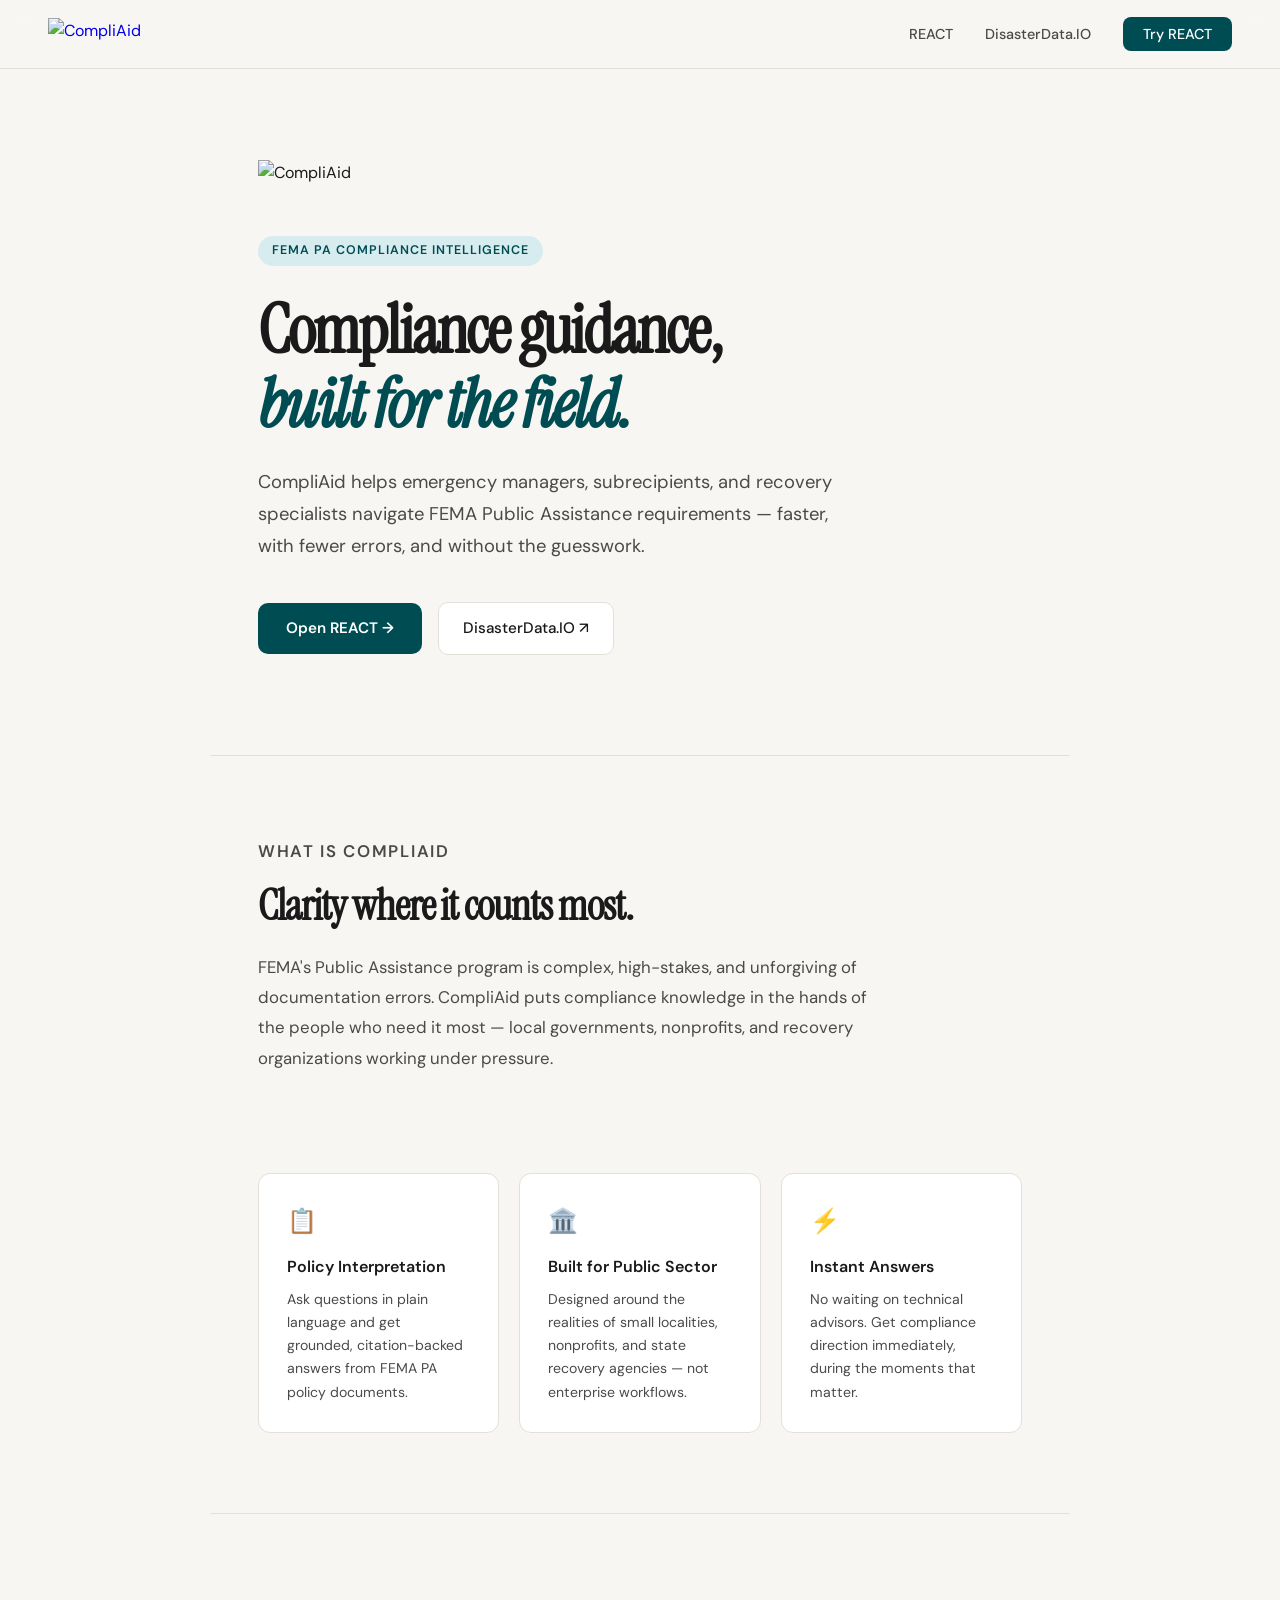
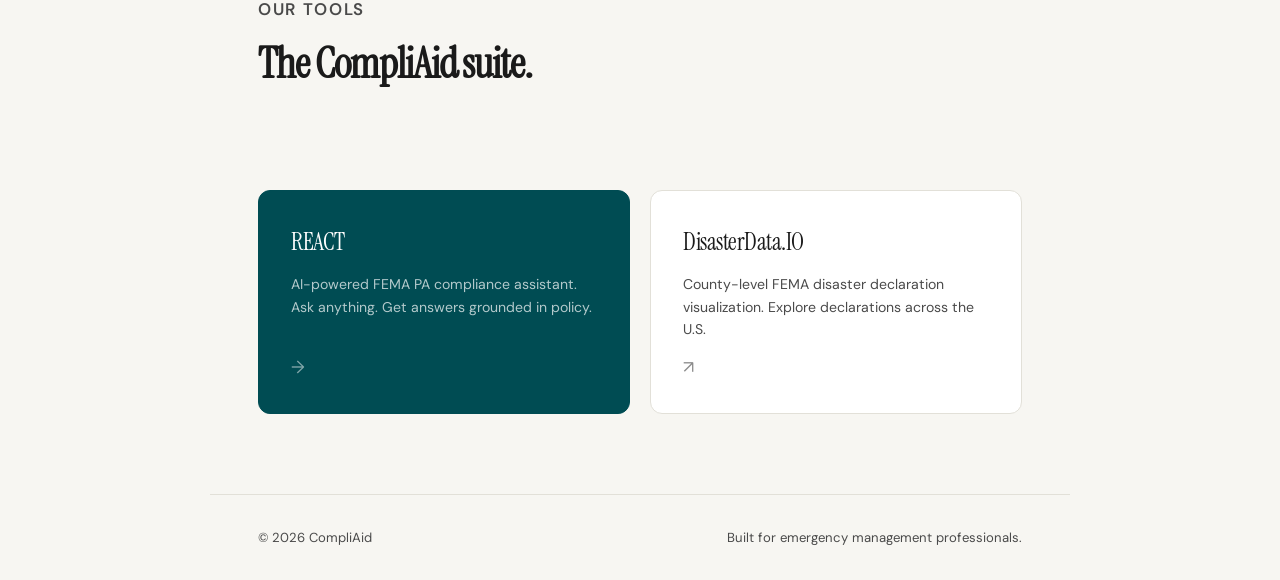
==== index.html @ 12b05942 "Add files via upload" ====
<!DOCTYPE html>
<html lang="en">
<head>
  <meta charset="UTF-8" />
  <meta name="viewport" content="width=device-width, initial-scale=1.0" />
  <title>CompliAid – FEMA PA Compliance Intelligence</title>
  <link rel="preconnect" href="https://fonts.googleapis.com" />
  <link href="https://fonts.googleapis.com/css2?family=Instrument+Serif:ital@0;1&family=DM+Sans:wght@300;400;500;600&display=swap" rel="stylesheet" />
  <style>
    *, *::before, *::after { box-sizing: border-box; margin: 0; padding: 0; }

    :root {
      --bg: #f7f6f2;
      --ink: #1a1a1a;
      --ink-muted: #4A4A4A;
      --accent: #004c53;
      --accent-light: #d6ecee;
      --border: #e2e0d8;
      --card: #ffffff;
      --radius: 12px;
    }

    html { scroll-behavior: smooth; }

    body {
      background: var(--bg);
      color: var(--ink);
      font-family: 'DM Sans', sans-serif;
      font-weight: 400;
      line-height: 1.6;
      min-height: 100vh;
    }

    /* NAV */
    nav {
      position: fixed;
      top: 0; left: 0; right: 0;
      z-index: 100;
      display: flex;
      align-items: center;
      justify-content: space-between;
      padding: 18px 48px;
      background: rgba(247,246,242,0.88);
      backdrop-filter: blur(12px);
      border-bottom: 1px solid var(--border);
    }

    .nav-logo {
      display: flex;
      align-items: center;
      text-decoration: none;
    }

    .nav-logo svg { flex-shrink: 0; }

    .nav-links {
      display: flex;
      gap: 32px;
      list-style: none;
    }

    .nav-links a {
      text-decoration: none;
      color: var(--ink-muted);
      font-size: 0.9rem;
      font-weight: 500;
      transition: color 0.2s;
    }

    .nav-links a:hover { color: var(--ink); }

    .nav-cta {
      background: var(--accent);
      color: #fff !important;
      padding: 8px 20px;
      border-radius: 8px;
      transition: opacity 0.2s !important;
    }

    .nav-cta:hover { opacity: 0.88; }

    /* HERO */
    .hero {
      padding: 160px 48px 100px;
      max-width: 860px;
      margin: 0 auto;
    }

    .hero-tag {
      display: inline-block;
      background: var(--accent-light);
      color: var(--accent);
      font-size: 0.78rem;
      font-weight: 600;
      letter-spacing: 0.08em;
      text-transform: uppercase;
      padding: 5px 14px;
      border-radius: 100px;
      margin-bottom: 28px;
    }

    .hero h1 {
      font-family: 'Instrument Serif', serif;
      font-size: clamp(2.6rem, 6vw, 4.2rem);
      line-height: 1.1;
      letter-spacing: -0.03em;
      color: var(--ink);
      margin-bottom: 24px;
    }

    .hero h1 em {
      font-style: italic;
      color: var(--accent);
    }

    .hero p {
      font-size: 1.15rem;
      color: var(--ink-muted);
      max-width: 580px;
      margin-bottom: 40px;
      line-height: 1.75;
    }

    .hero-actions {
      display: flex;
      gap: 16px;
      flex-wrap: wrap;
      align-items: center;
    }

    .btn-primary {
      background: var(--accent);
      color: #fff;
      padding: 13px 28px;
      border-radius: 10px;
      text-decoration: none;
      font-weight: 600;
      font-size: 0.95rem;
      transition: opacity 0.2s, transform 0.15s;
    }

    .btn-primary:hover { opacity: 0.88; transform: translateY(-1px); }

    .btn-secondary {
      color: var(--ink);
      padding: 13px 24px;
      border-radius: 10px;
      text-decoration: none;
      font-weight: 500;
      font-size: 0.95rem;
      border: 1.5px solid var(--border);
      transition: border-color 0.2s, transform 0.15s;
      background: var(--card);
    }

    .btn-secondary:hover { border-color: var(--ink-muted); transform: translateY(-1px); }

    /* DIVIDER */
    .divider {
      max-width: 860px;
      margin: 0 auto;
      padding: 0 48px;
      border-top: 1px solid var(--border);
    }

    /* WHAT IS COMPLIAID */
    .section {
      max-width: 860px;
      margin: 0 auto;
      padding: 80px 48px;
    }

    .section-label {
      font-size: 0.75rem;
      font-weight: 600;
      letter-spacing: 0.1em;
      text-transform: uppercase;
      color: var(--ink-muted);
      margin-bottom: 16px;
    }

    .section h2 {
      font-family: 'Instrument Serif', serif;
      font-size: clamp(1.8rem, 4vw, 2.6rem);
      letter-spacing: -0.025em;
      line-height: 1.2;
      margin-bottom: 20px;
    }

    .section p {
      color: var(--ink-muted);
      font-size: 1.05rem;
      line-height: 1.8;
      max-width: 620px;
    }

    /* FEATURES */
    .features {
      max-width: 860px;
      margin: 0 auto;
      padding: 20px 48px 80px;
      display: grid;
      grid-template-columns: repeat(auto-fit, minmax(240px, 1fr));
      gap: 20px;
    }

    .feature-card {
      background: var(--card);
      border: 1px solid var(--border);
      border-radius: var(--radius);
      padding: 28px;
      transition: box-shadow 0.2s, transform 0.2s;
    }

    .feature-card:hover {
      box-shadow: 0 8px 32px rgba(0,0,0,0.07);
      transform: translateY(-2px);
    }

    .feature-icon {
      font-size: 1.5rem;
      margin-bottom: 14px;
    }

    .feature-card h3 {
      font-size: 1rem;
      font-weight: 600;
      margin-bottom: 8px;
    }

    .feature-card p {
      font-size: 0.88rem;
      color: var(--ink-muted);
      line-height: 1.65;
    }

    /* PRODUCTS */
    .products {
      max-width: 860px;
      margin: 0 auto;
      padding: 0 48px 80px;
      display: grid;
      grid-template-columns: 1fr 1fr;
      gap: 20px;
    }

    @media (max-width: 640px) {
      .products { grid-template-columns: 1fr; }
    }

    .product-card {
      background: var(--card);
      border: 1px solid var(--border);
      border-radius: var(--radius);
      padding: 32px;
      text-decoration: none;
      color: var(--ink);
      transition: box-shadow 0.2s, transform 0.2s;
      display: flex;
      flex-direction: column;
      gap: 12px;
    }

    .product-card:hover {
      box-shadow: 0 8px 32px rgba(0,0,0,0.08);
      transform: translateY(-2px);
    }

    .product-card.accent {
      background: var(--accent);
      border-color: var(--accent);
      color: #fff;
    }

    .product-card.accent .product-sub { color: rgba(255,255,255,0.7); }

    .product-name {
      font-family: 'Instrument Serif', serif;
      font-size: 1.5rem;
      letter-spacing: -0.02em;
    }

    .product-sub {
      font-size: 0.88rem;
      color: var(--ink-muted);
      line-height: 1.6;
    }

    .product-arrow {
      margin-top: auto;
      font-size: 1.1rem;
      opacity: 0.5;
    }

    /* FOOTER */
    footer {
      border-top: 1px solid var(--border);
      padding: 32px 48px;
      max-width: 860px;
      margin: 0 auto;
      display: flex;
      justify-content: space-between;
      align-items: center;
      font-size: 0.82rem;
      color: var(--ink-muted);
      flex-wrap: wrap;
      gap: 12px;
    }

    footer a { color: var(--ink-muted); text-decoration: none; }
    footer a:hover { color: var(--ink); }

    /* ANIMATIONS */
    @keyframes fadeUp {
      from { opacity: 0; transform: translateY(20px); }
      to { opacity: 1; transform: translateY(0); }
    }

    .hero-tag, .hero h1, .hero p, .hero-actions {
      animation: fadeUp 0.6s ease both;
    }
    .hero-tag { animation-delay: 0.05s; }
    .hero h1 { animation-delay: 0.15s; }
    .hero p { animation-delay: 0.25s; }
    .hero-actions { animation-delay: 0.35s; }

    @media (max-width: 680px) {
      nav { padding: 16px 24px; }
      .hero, .section, .divider, .features, .products, footer {
        padding-left: 24px;
        padding-right: 24px;
      }
      .hero { padding-top: 120px; }
    }
  </style>
</head>
<body>

  <nav>
    <a href="index.html" class="nav-logo">
      <img src="CompliAid.png" alt="CompliAid" style="height: 32px; width: auto;" />
    </a>
    <ul class="nav-links">
      <li><a href="react.html">REACT</a></li>
      <li><a href="https://disasterdata.io" target="_blank">DisasterData.IO</a></li>
      <li><a href="react.html" class="nav-cta">Try REACT</a></li>
    </ul>
  </nav>

  <section class="hero">
    <img src="CompliAid.png" alt="CompliAid" style="height: 48px; width: auto; margin-bottom: 28px; display: block;" />
    <span class="hero-tag">FEMA PA Compliance Intelligence</span>
    <h1>Compliance guidance,<br /><em>built for the field.</em></h1>
    <p>CompliAid helps emergency managers, subrecipients, and recovery specialists navigate FEMA Public Assistance requirements — faster, with fewer errors, and without the guesswork.</p>
    <div class="hero-actions">
      <a href="react.html" class="btn-primary">Open REACT →</a>
      <a href="https://disasterdata.io" target="_blank" class="btn-secondary">DisasterData.IO ↗</a>
    </div>
  </section>

  <div class="divider"></div>

  <section class="section">
    <p class="section-label">What is CompliAid</p>
    <h2>Clarity where it counts most.</h2>
    <p>FEMA's Public Assistance program is complex, high-stakes, and unforgiving of documentation errors. CompliAid puts compliance knowledge in the hands of the people who need it most — local governments, nonprofits, and recovery organizations working under pressure.</p>
  </section>

  <div class="features">
    <div class="feature-card">
      <div class="feature-icon">📋</div>
      <h3>Policy Interpretation</h3>
      <p>Ask questions in plain language and get grounded, citation-backed answers from FEMA PA policy documents.</p>
    </div>
    <div class="feature-card">
      <div class="feature-icon">🏛️</div>
      <h3>Built for Public Sector</h3>
      <p>Designed around the realities of small localities, nonprofits, and state recovery agencies — not enterprise workflows.</p>
    </div>
    <div class="feature-card">
      <div class="feature-icon">⚡</div>
      <h3>Instant Answers</h3>
      <p>No waiting on technical advisors. Get compliance direction immediately, during the moments that matter.</p>
    </div>
  </div>

  <div class="divider"></div>

  <section class="section">
    <p class="section-label">Our Tools</p>
    <h2>The CompliAid suite.</h2>
  </section>

  <div class="products">
    <a href="react.html" class="product-card accent">
      <div class="product-name">REACT</div>
      <div class="product-sub">AI-powered FEMA PA compliance assistant. Ask anything. Get answers grounded in policy.</div>
      <div class="product-arrow">→</div>
    </a>
    <a href="https://disasterdata.io" target="_blank" class="product-card">
      <div class="product-name">DisasterData.IO</div>
      <div class="product-sub">County-level FEMA disaster declaration visualization. Explore declarations across the U.S.</div>
      <div class="product-arrow">↗</div>
    </a>
  </div>

  <footer>
    <span>© 2026 CompliAid</span>
    <span>Built for emergency management professionals.</span>
  </footer>

</body>
</html>
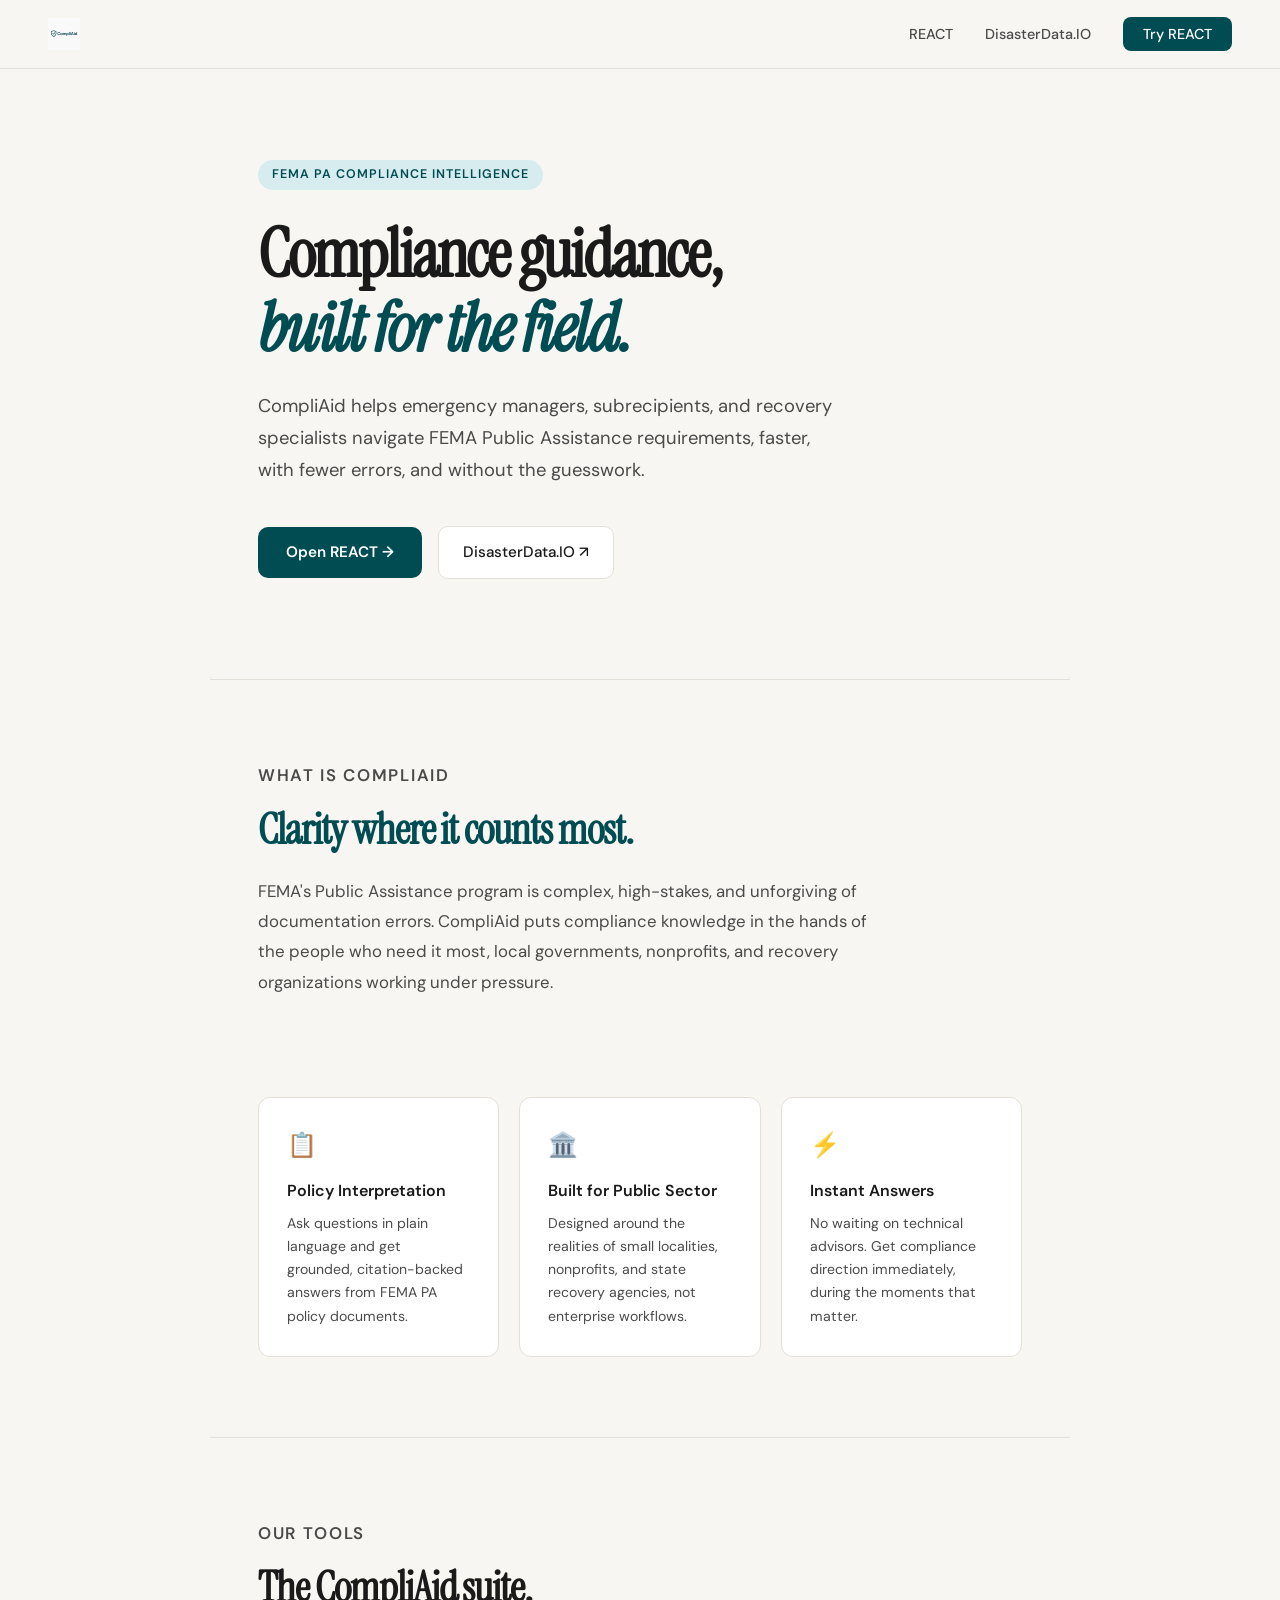
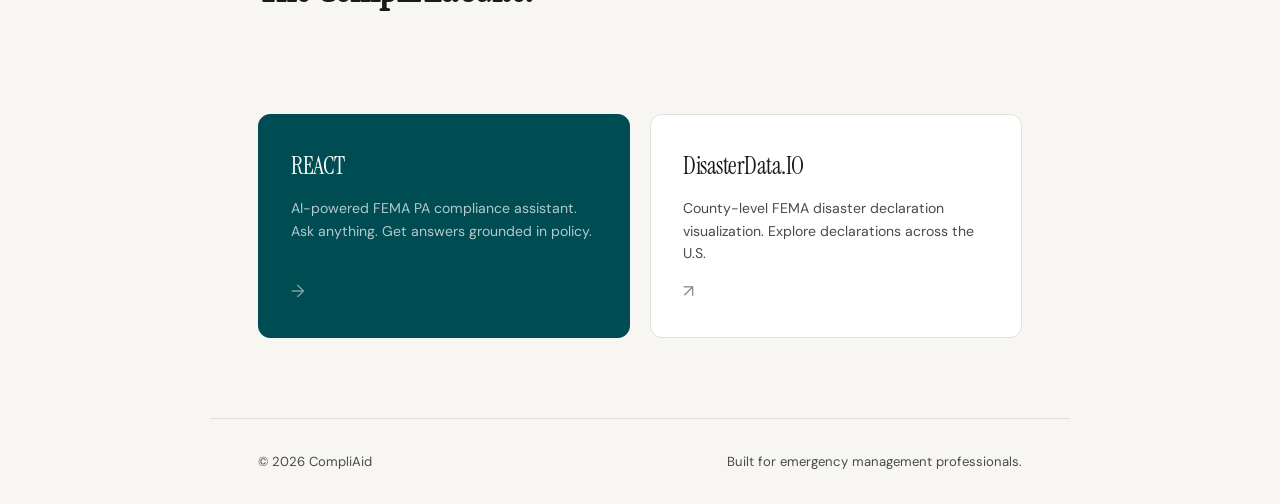
==== commit 47fd9416: "Add files via upload" ====
--- a/index.html
+++ b/index.html
@@ -3,7 +3,7 @@
 <head>
   <meta charset="UTF-8" />
   <meta name="viewport" content="width=device-width, initial-scale=1.0" />
-  <title>CompliAid – FEMA PA Compliance Intelligence</title>
+  <title>CompliAid, FEMA PA Compliance Intelligence</title>
   <link rel="preconnect" href="https://fonts.googleapis.com" />
   <link href="https://fonts.googleapis.com/css2?family=Instrument+Serif:ital@0;1&family=DM+Sans:wght@300;400;500;600&display=swap" rel="stylesheet" />
   <style>
@@ -348,10 +348,9 @@
   </nav>
 
   <section class="hero">
-    <img src="CompliAid.png" alt="CompliAid" style="height: 48px; width: auto; margin-bottom: 28px; display: block;" />
     <span class="hero-tag">FEMA PA Compliance Intelligence</span>
     <h1>Compliance guidance,<br /><em>built for the field.</em></h1>
-    <p>CompliAid helps emergency managers, subrecipients, and recovery specialists navigate FEMA Public Assistance requirements — faster, with fewer errors, and without the guesswork.</p>
+    <p>CompliAid helps emergency managers, subrecipients, and recovery specialists navigate FEMA Public Assistance requirements, faster, with fewer errors, and without the guesswork.</p>
     <div class="hero-actions">
       <a href="react.html" class="btn-primary">Open REACT →</a>
       <a href="https://disasterdata.io" target="_blank" class="btn-secondary">DisasterData.IO ↗</a>
@@ -362,8 +361,8 @@
 
   <section class="section">
     <p class="section-label">What is CompliAid</p>
-    <h2>Clarity where it counts most.</h2>
-    <p>FEMA's Public Assistance program is complex, high-stakes, and unforgiving of documentation errors. CompliAid puts compliance knowledge in the hands of the people who need it most — local governments, nonprofits, and recovery organizations working under pressure.</p>
+    <h2 style="color: var(--accent);">Clarity where it counts most.</h2>
+    <p>FEMA's Public Assistance program is complex, high-stakes, and unforgiving of documentation errors. CompliAid puts compliance knowledge in the hands of the people who need it most, local governments, nonprofits, and recovery organizations working under pressure.</p>
   </section>
 
   <div class="features">
@@ -375,7 +374,7 @@
     <div class="feature-card">
       <div class="feature-icon">🏛️</div>
       <h3>Built for Public Sector</h3>
-      <p>Designed around the realities of small localities, nonprofits, and state recovery agencies — not enterprise workflows.</p>
+      <p>Designed around the realities of small localities, nonprofits, and state recovery agencies, not enterprise workflows.</p>
     </div>
     <div class="feature-card">
       <div class="feature-icon">⚡</div>
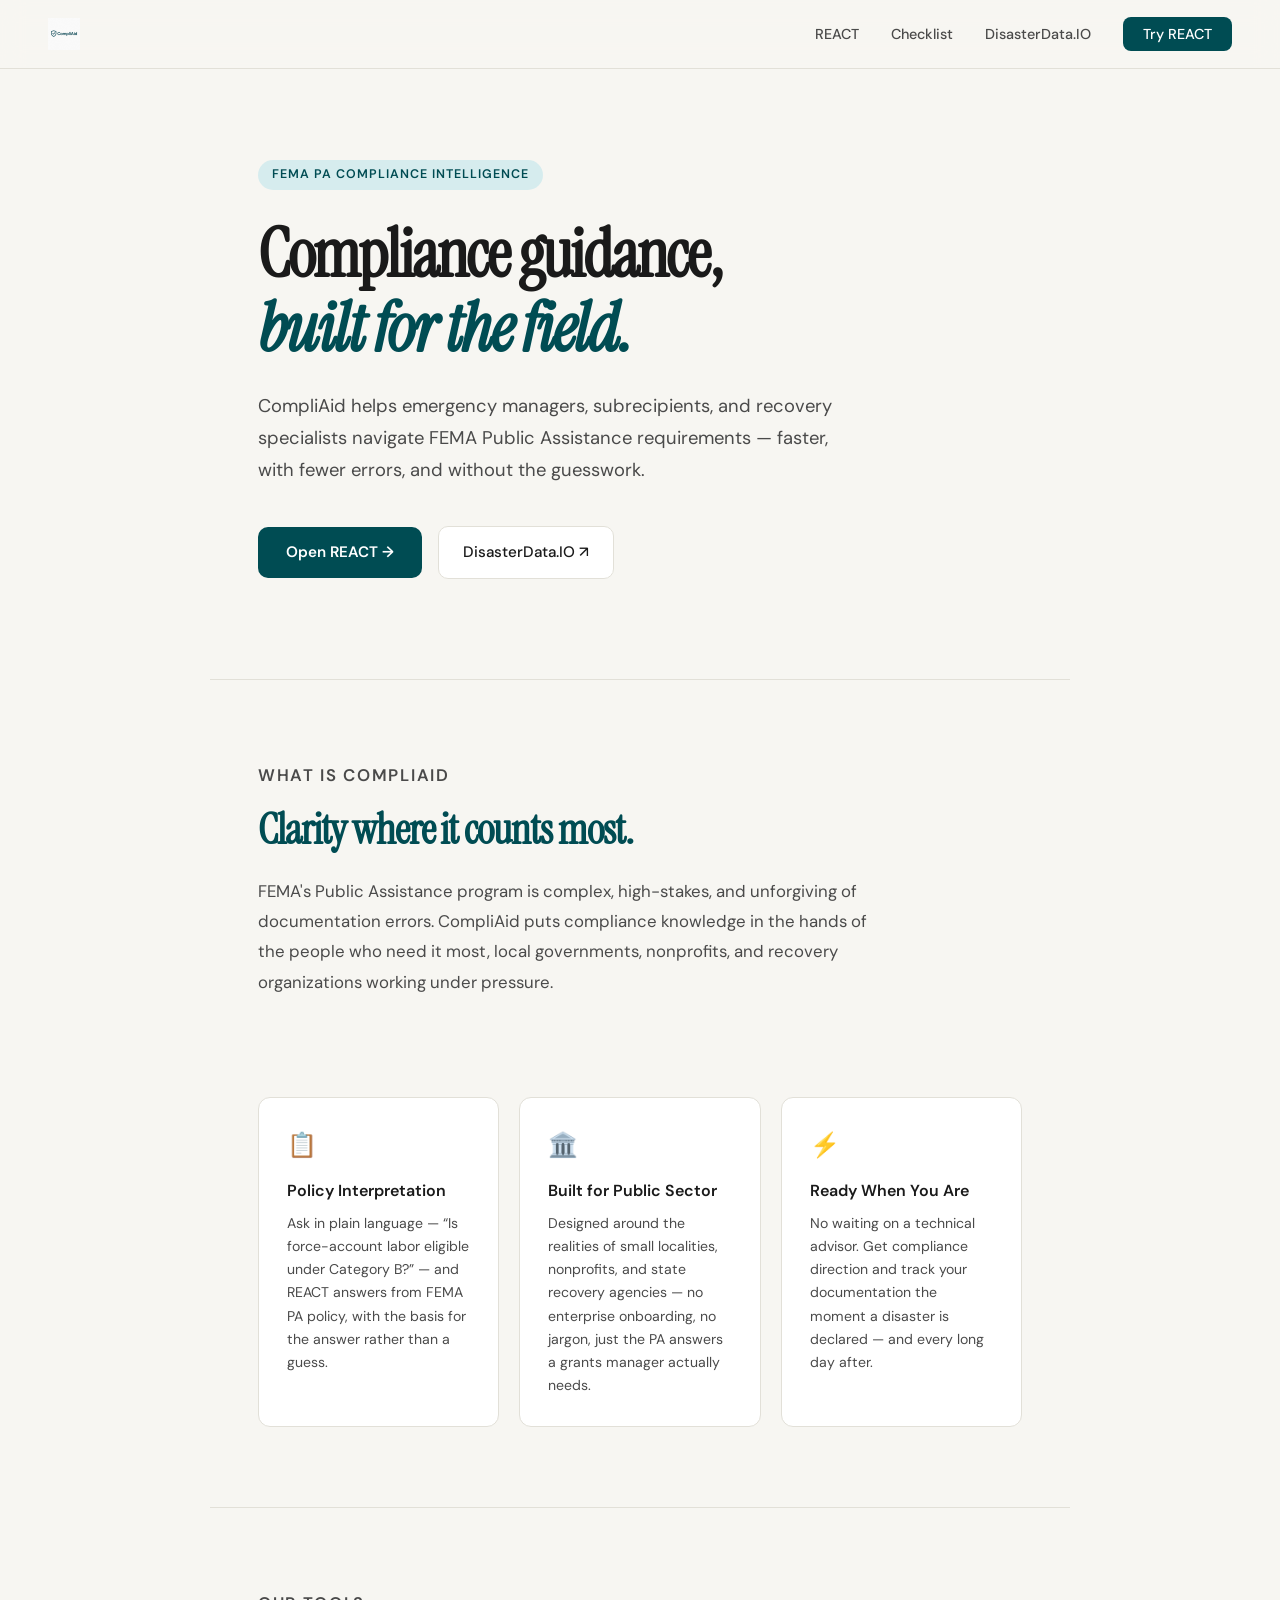
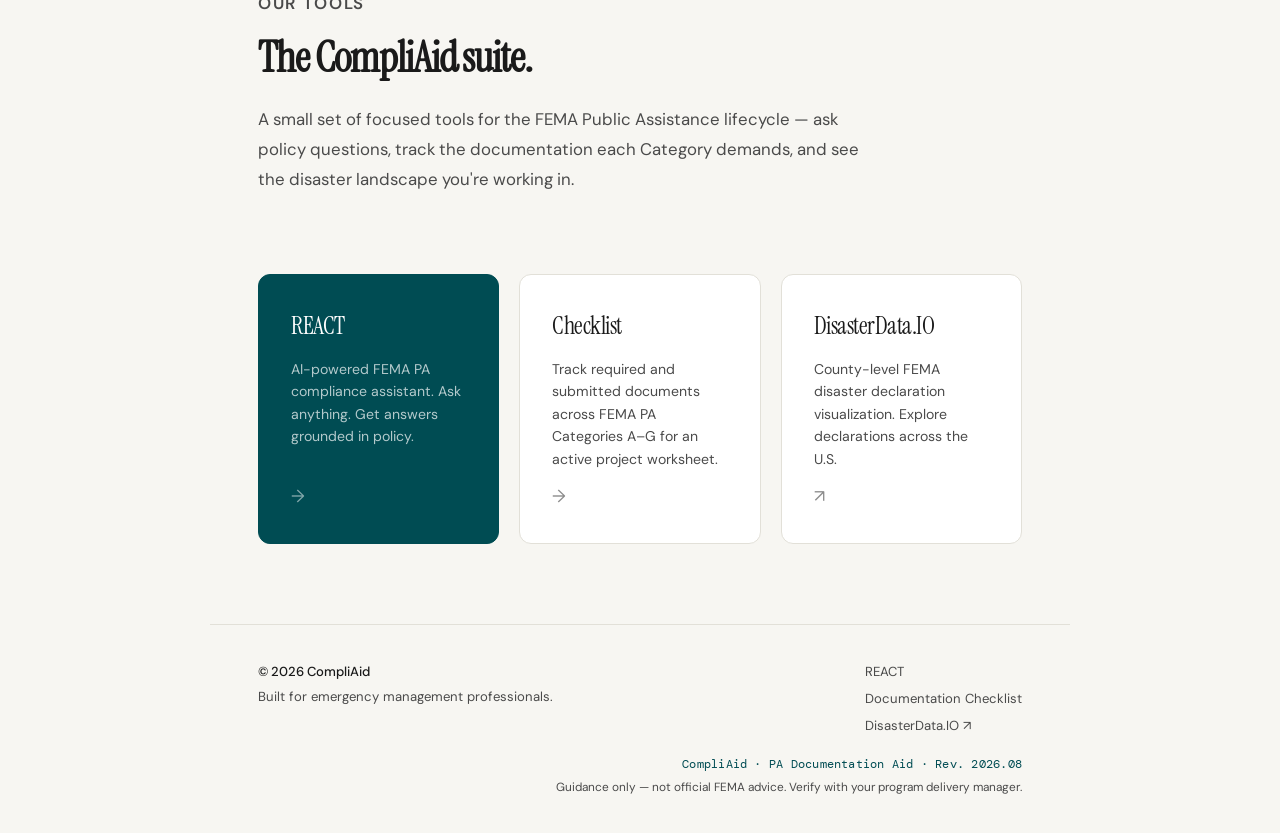
==== commit 49384c59: "Deepen CompliAid without going generic: checklist persistence, discoverability, sharing, and a11y Pr" ====
--- a/index.html
+++ b/index.html
@@ -3,9 +3,33 @@
 <head>
   <meta charset="UTF-8" />
   <meta name="viewport" content="width=device-width, initial-scale=1.0" />
-  <title>CompliAid, FEMA PA Compliance Intelligence</title>
+  <title>CompliAid — FEMA PA Compliance Intelligence</title>
+  <meta name="description" content="CompliAid helps emergency managers, subrecipients, and recovery specialists navigate FEMA Public Assistance requirements — faster, with fewer errors, and without the guesswork." />
+  <link rel="canonical" href="https://compliaid.com/" />
+  <meta name="theme-color" content="#004c53" />
+
+  <!-- Icons -->
+  <link rel="icon" href="assets/favicon.svg" type="image/svg+xml" />
+  <link rel="icon" href="assets/favicon-256.png" sizes="256x256" type="image/png" />
+  <link rel="apple-touch-icon" href="assets/apple-touch-icon.png" />
+
+  <!-- Open Graph / Twitter -->
+  <meta property="og:type" content="website" />
+  <meta property="og:site_name" content="CompliAid" />
+  <meta property="og:title" content="CompliAid — FEMA PA Compliance Intelligence" />
+  <meta property="og:description" content="Compliance guidance, built for the field. Navigate FEMA Public Assistance requirements — faster, with fewer errors, and without the guesswork." />
+  <meta property="og:url" content="https://compliaid.com/" />
+  <meta property="og:image" content="https://compliaid.com/assets/og-compliaid.png" />
+  <meta property="og:image:width" content="1200" />
+  <meta property="og:image:height" content="630" />
+  <meta name="twitter:card" content="summary_large_image" />
+  <meta name="twitter:title" content="CompliAid — FEMA PA Compliance Intelligence" />
+  <meta name="twitter:description" content="Compliance guidance, built for the field. Navigate FEMA Public Assistance requirements with confidence." />
+  <meta name="twitter:image" content="https://compliaid.com/assets/og-compliaid.png" />
+
   <link rel="preconnect" href="https://fonts.googleapis.com" />
-  <link href="https://fonts.googleapis.com/css2?family=Instrument+Serif:ital@0;1&family=DM+Sans:wght@300;400;500;600&display=swap" rel="stylesheet" />
+  <link rel="preconnect" href="https://fonts.gstatic.com" crossorigin />
+  <link href="https://fonts.googleapis.com/css2?family=Instrument+Serif:ital@0;1&family=DM+Sans:wght@300;400;500;600&family=DM+Mono:wght@500&display=swap" rel="stylesheet" />
   <style>
     *, *::before, *::after { box-sizing: border-box; margin: 0; padding: 0; }
 
@@ -21,6 +45,19 @@
     }
 
     html { scroll-behavior: smooth; }
+
+    .skip-link {
+      position: absolute; left: 12px; top: -48px;
+      z-index: 300; background: var(--accent); color: #fff;
+      padding: 8px 16px; border-radius: 8px; text-decoration: none;
+      font-size: 0.85rem; font-weight: 600; transition: top 0.18s ease;
+    }
+    .skip-link:focus { top: 12px; }
+
+    a:focus-visible, button:focus-visible {
+      outline: 2px solid var(--accent);
+      outline-offset: 2px;
+    }
 
     body {
       background: var(--bg);
@@ -240,7 +277,7 @@
       margin: 0 auto;
       padding: 0 48px 80px;
       display: grid;
-      grid-template-columns: 1fr 1fr;
+      grid-template-columns: repeat(auto-fit, minmax(240px, 1fr));
       gap: 20px;
     }
 
@@ -295,20 +332,30 @@
     /* FOOTER */
     footer {
       border-top: 1px solid var(--border);
-      padding: 32px 48px;
+      padding: 36px 48px;
       max-width: 860px;
       margin: 0 auto;
       display: flex;
       justify-content: space-between;
-      align-items: center;
+      align-items: flex-start;
       font-size: 0.82rem;
       color: var(--ink-muted);
       flex-wrap: wrap;
-      gap: 12px;
-    }
-
-    footer a { color: var(--ink-muted); text-decoration: none; }
+      gap: 20px 32px;
+    }
+
+    footer a { color: var(--ink-muted); text-decoration: none; transition: color 0.2s; }
     footer a:hover { color: var(--ink); }
+
+    .footer-brand { display: flex; flex-direction: column; gap: 4px; }
+    .footer-brand span:first-child { color: var(--ink); font-weight: 500; }
+
+    .footer-links { display: flex; flex-direction: column; gap: 6px; }
+
+    .footer-meta { display: flex; flex-direction: column; gap: 4px; text-align: right; margin-left: auto; }
+    .footer-form { font-family: 'DM Mono', ui-monospace, SFMono-Regular, Menlo, monospace; font-size: 0.72rem; letter-spacing: 0.02em; color: var(--accent); }
+    .footer-disc { font-size: 0.74rem; }
+    @media (max-width: 680px) { .footer-meta { text-align: left; margin-left: 0; } }
 
     /* ANIMATIONS */
     @keyframes fadeUp {
@@ -332,25 +379,36 @@
       }
       .hero { padding-top: 120px; }
     }
+
+    @media (max-width: 560px) {
+      nav { padding: 14px 18px; }
+      .nav-links { gap: 16px; min-width: 0; overflow-x: auto; scrollbar-width: none; }
+      .nav-links::-webkit-scrollbar { display: none; }
+      .nav-links a { font-size: 0.82rem; white-space: nowrap; }
+      .nav-cta { padding: 7px 14px; }
+    }
   </style>
 </head>
 <body>
 
+  <a class="skip-link" href="#main">Skip to content</a>
+
   <nav>
     <a href="index.html" class="nav-logo">
-      <img src="CompliAid.png" alt="CompliAid" style="height: 32px; width: auto;" />
+      <img src="CompliAid.png" alt="CompliAid" width="32" height="32" decoding="async" style="height: 32px; width: auto;" />
     </a>
     <ul class="nav-links">
       <li><a href="react.html">REACT</a></li>
+      <li><a href="checklist.html">Checklist</a></li>
       <li><a href="https://disasterdata.io" target="_blank">DisasterData.IO</a></li>
       <li><a href="react.html" class="nav-cta">Try REACT</a></li>
     </ul>
   </nav>
 
-  <section class="hero">
+  <section class="hero" id="main" tabindex="-1">
     <span class="hero-tag">FEMA PA Compliance Intelligence</span>
     <h1>Compliance guidance,<br /><em>built for the field.</em></h1>
-    <p>CompliAid helps emergency managers, subrecipients, and recovery specialists navigate FEMA Public Assistance requirements, faster, with fewer errors, and without the guesswork.</p>
+    <p>CompliAid helps emergency managers, subrecipients, and recovery specialists navigate FEMA Public Assistance requirements — faster, with fewer errors, and without the guesswork.</p>
     <div class="hero-actions">
       <a href="react.html" class="btn-primary">Open REACT →</a>
       <a href="https://disasterdata.io" target="_blank" class="btn-secondary">DisasterData.IO ↗</a>
@@ -367,19 +425,19 @@
 
   <div class="features">
     <div class="feature-card">
-      <div class="feature-icon">📋</div>
+      <div class="feature-icon" aria-hidden="true">📋</div>
       <h3>Policy Interpretation</h3>
-      <p>Ask questions in plain language and get grounded, citation-backed answers from FEMA PA policy documents.</p>
+      <p>Ask in plain language — “Is force-account labor eligible under Category B?” — and REACT answers from FEMA PA policy, with the basis for the answer rather than a guess.</p>
     </div>
     <div class="feature-card">
-      <div class="feature-icon">🏛️</div>
+      <div class="feature-icon" aria-hidden="true">🏛️</div>
       <h3>Built for Public Sector</h3>
-      <p>Designed around the realities of small localities, nonprofits, and state recovery agencies, not enterprise workflows.</p>
+      <p>Designed around the realities of small localities, nonprofits, and state recovery agencies — no enterprise onboarding, no jargon, just the PA answers a grants manager actually needs.</p>
     </div>
     <div class="feature-card">
-      <div class="feature-icon">⚡</div>
-      <h3>Instant Answers</h3>
-      <p>No waiting on technical advisors. Get compliance direction immediately, during the moments that matter.</p>
+      <div class="feature-icon" aria-hidden="true">⚡</div>
+      <h3>Ready When You Are</h3>
+      <p>No waiting on a technical advisor. Get compliance direction and track your documentation the moment a disaster is declared — and every long day after.</p>
     </div>
   </div>
 
@@ -388,24 +446,41 @@
   <section class="section">
     <p class="section-label">Our Tools</p>
     <h2>The CompliAid suite.</h2>
+    <p>A small set of focused tools for the FEMA Public Assistance lifecycle — ask policy questions, track the documentation each Category demands, and see the disaster landscape you're working in.</p>
   </section>
 
   <div class="products">
     <a href="react.html" class="product-card accent">
       <div class="product-name">REACT</div>
       <div class="product-sub">AI-powered FEMA PA compliance assistant. Ask anything. Get answers grounded in policy.</div>
-      <div class="product-arrow">→</div>
+      <div class="product-arrow" aria-hidden="true">→</div>
+    </a>
+    <a href="checklist.html" class="product-card">
+      <div class="product-name">Checklist</div>
+      <div class="product-sub">Track required and submitted documents across FEMA PA Categories A–G for an active project worksheet.</div>
+      <div class="product-arrow" aria-hidden="true">→</div>
     </a>
     <a href="https://disasterdata.io" target="_blank" class="product-card">
       <div class="product-name">DisasterData.IO</div>
       <div class="product-sub">County-level FEMA disaster declaration visualization. Explore declarations across the U.S.</div>
-      <div class="product-arrow">↗</div>
+      <div class="product-arrow" aria-hidden="true">↗</div>
     </a>
   </div>
 
   <footer>
-    <span>© 2026 CompliAid</span>
-    <span>Built for emergency management professionals.</span>
+    <div class="footer-brand">
+      <span>© 2026 CompliAid</span>
+      <span>Built for emergency management professionals.</span>
+    </div>
+    <div class="footer-links" role="navigation" aria-label="Footer">
+      <a href="react.html">REACT</a>
+      <a href="checklist.html">Documentation Checklist</a>
+      <a href="https://disasterdata.io" target="_blank" rel="noopener">DisasterData.IO ↗</a>
+    </div>
+    <div class="footer-meta">
+      <span class="footer-form">CompliAid · PA Documentation Aid · Rev. 2026.08</span>
+      <span class="footer-disc">Guidance only — not official FEMA advice. Verify with your program delivery manager.</span>
+    </div>
   </footer>
 
 </body>
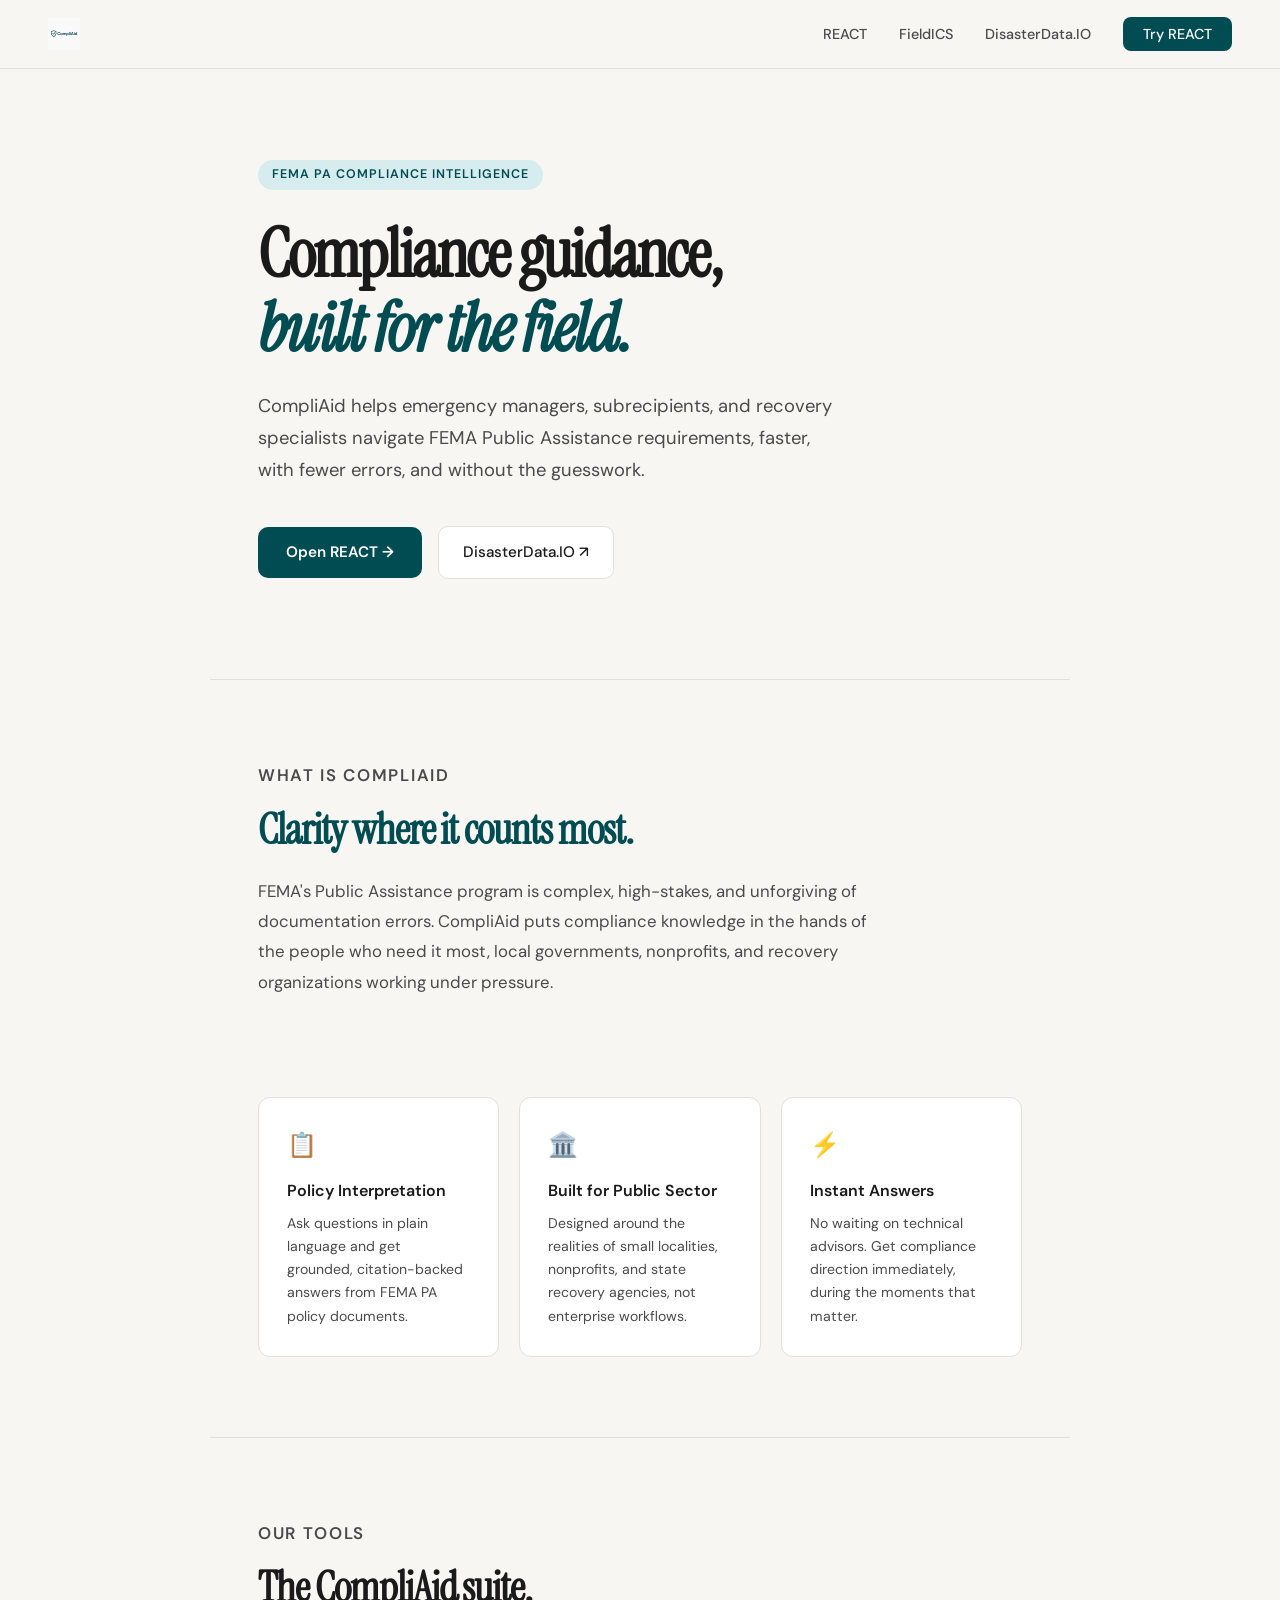
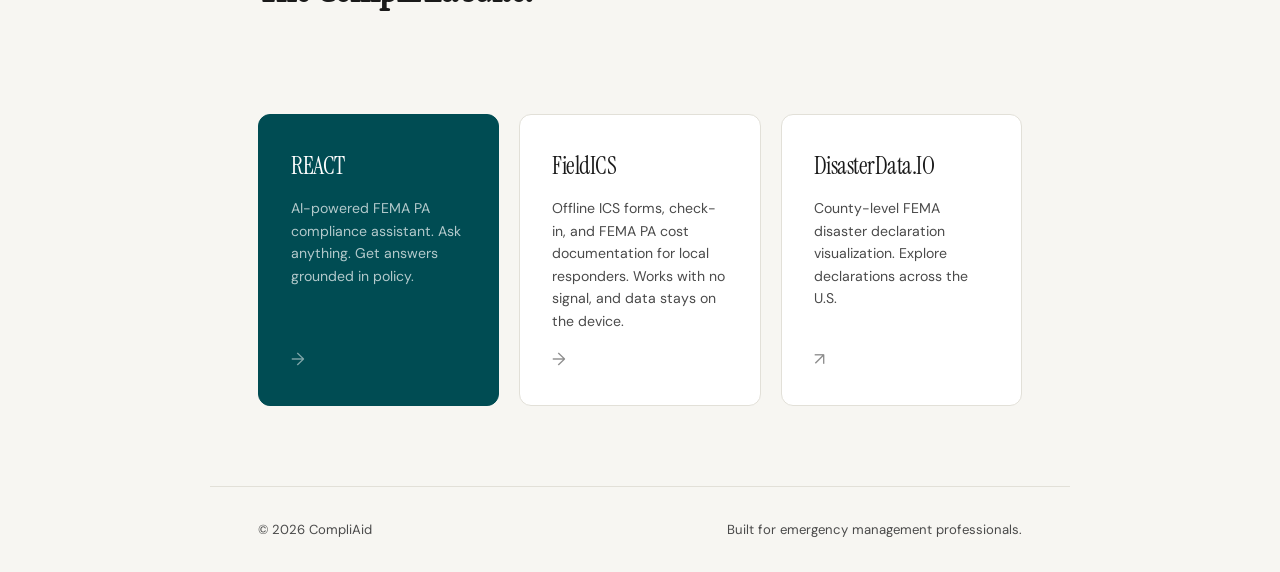
==== commit 42ddbeb1: "Add FieldICS at /fieldics/ and link it from the site FieldICS is an offline ICS forms and FEMA PA co" ====
--- a/index.html
+++ b/index.html
@@ -3,33 +3,9 @@
 <head>
   <meta charset="UTF-8" />
   <meta name="viewport" content="width=device-width, initial-scale=1.0" />
-  <title>CompliAid — FEMA PA Compliance Intelligence</title>
-  <meta name="description" content="CompliAid helps emergency managers, subrecipients, and recovery specialists navigate FEMA Public Assistance requirements — faster, with fewer errors, and without the guesswork." />
-  <link rel="canonical" href="https://compliaid.com/" />
-  <meta name="theme-color" content="#004c53" />
-
-  <!-- Icons -->
-  <link rel="icon" href="assets/favicon.svg" type="image/svg+xml" />
-  <link rel="icon" href="assets/favicon-256.png" sizes="256x256" type="image/png" />
-  <link rel="apple-touch-icon" href="assets/apple-touch-icon.png" />
-
-  <!-- Open Graph / Twitter -->
-  <meta property="og:type" content="website" />
-  <meta property="og:site_name" content="CompliAid" />
-  <meta property="og:title" content="CompliAid — FEMA PA Compliance Intelligence" />
-  <meta property="og:description" content="Compliance guidance, built for the field. Navigate FEMA Public Assistance requirements — faster, with fewer errors, and without the guesswork." />
-  <meta property="og:url" content="https://compliaid.com/" />
-  <meta property="og:image" content="https://compliaid.com/assets/og-compliaid.png" />
-  <meta property="og:image:width" content="1200" />
-  <meta property="og:image:height" content="630" />
-  <meta name="twitter:card" content="summary_large_image" />
-  <meta name="twitter:title" content="CompliAid — FEMA PA Compliance Intelligence" />
-  <meta name="twitter:description" content="Compliance guidance, built for the field. Navigate FEMA Public Assistance requirements with confidence." />
-  <meta name="twitter:image" content="https://compliaid.com/assets/og-compliaid.png" />
-
+  <title>CompliAid, FEMA PA Compliance Intelligence</title>
   <link rel="preconnect" href="https://fonts.googleapis.com" />
-  <link rel="preconnect" href="https://fonts.gstatic.com" crossorigin />
-  <link href="https://fonts.googleapis.com/css2?family=Instrument+Serif:ital@0;1&family=DM+Sans:wght@300;400;500;600&family=DM+Mono:wght@500&display=swap" rel="stylesheet" />
+  <link href="https://fonts.googleapis.com/css2?family=Instrument+Serif:ital@0;1&family=DM+Sans:wght@300;400;500;600&display=swap" rel="stylesheet" />
   <style>
     *, *::before, *::after { box-sizing: border-box; margin: 0; padding: 0; }
 
@@ -45,19 +21,6 @@
     }
 
     html { scroll-behavior: smooth; }
-
-    .skip-link {
-      position: absolute; left: 12px; top: -48px;
-      z-index: 300; background: var(--accent); color: #fff;
-      padding: 8px 16px; border-radius: 8px; text-decoration: none;
-      font-size: 0.85rem; font-weight: 600; transition: top 0.18s ease;
-    }
-    .skip-link:focus { top: 12px; }
-
-    a:focus-visible, button:focus-visible {
-      outline: 2px solid var(--accent);
-      outline-offset: 2px;
-    }
 
     body {
       background: var(--bg);
@@ -277,12 +240,8 @@
       margin: 0 auto;
       padding: 0 48px 80px;
       display: grid;
-      grid-template-columns: repeat(auto-fit, minmax(240px, 1fr));
+      grid-template-columns: repeat(auto-fit, minmax(220px, 1fr));
       gap: 20px;
-    }
-
-    @media (max-width: 640px) {
-      .products { grid-template-columns: 1fr; }
     }
 
     .product-card {
@@ -332,30 +291,20 @@
     /* FOOTER */
     footer {
       border-top: 1px solid var(--border);
-      padding: 36px 48px;
+      padding: 32px 48px;
       max-width: 860px;
       margin: 0 auto;
       display: flex;
       justify-content: space-between;
-      align-items: flex-start;
+      align-items: center;
       font-size: 0.82rem;
       color: var(--ink-muted);
       flex-wrap: wrap;
-      gap: 20px 32px;
-    }
-
-    footer a { color: var(--ink-muted); text-decoration: none; transition: color 0.2s; }
+      gap: 12px;
+    }
+
+    footer a { color: var(--ink-muted); text-decoration: none; }
     footer a:hover { color: var(--ink); }
-
-    .footer-brand { display: flex; flex-direction: column; gap: 4px; }
-    .footer-brand span:first-child { color: var(--ink); font-weight: 500; }
-
-    .footer-links { display: flex; flex-direction: column; gap: 6px; }
-
-    .footer-meta { display: flex; flex-direction: column; gap: 4px; text-align: right; margin-left: auto; }
-    .footer-form { font-family: 'DM Mono', ui-monospace, SFMono-Regular, Menlo, monospace; font-size: 0.72rem; letter-spacing: 0.02em; color: var(--accent); }
-    .footer-disc { font-size: 0.74rem; }
-    @media (max-width: 680px) { .footer-meta { text-align: left; margin-left: 0; } }
 
     /* ANIMATIONS */
     @keyframes fadeUp {
@@ -380,35 +329,33 @@
       .hero { padding-top: 120px; }
     }
 
-    @media (max-width: 560px) {
-      nav { padding: 14px 18px; }
-      .nav-links { gap: 16px; min-width: 0; overflow-x: auto; scrollbar-width: none; }
-      .nav-links::-webkit-scrollbar { display: none; }
-      .nav-links a { font-size: 0.82rem; white-space: nowrap; }
-      .nav-cta { padding: 7px 14px; }
+    /* Phone menu: tighter spacing; REACT stays in the menu, so the extra button is hidden. */
+    @media (max-width: 680px) {
+      nav { padding-left: 16px; padding-right: 16px; }
+      .nav-links { gap: 14px; }
+      .nav-links a { font-size: 0.8rem; white-space: nowrap; }
+      .nav-links li:has(.nav-cta) { display: none; }
     }
   </style>
 </head>
 <body>
 
-  <a class="skip-link" href="#main">Skip to content</a>
-
   <nav>
     <a href="index.html" class="nav-logo">
-      <img src="CompliAid.png" alt="CompliAid" width="32" height="32" decoding="async" style="height: 32px; width: auto;" />
+      <img src="CompliAid.png" alt="CompliAid" style="height: 32px; width: auto;" />
     </a>
     <ul class="nav-links">
       <li><a href="react.html">REACT</a></li>
-      <li><a href="checklist.html">Checklist</a></li>
+      <li><a href="fieldics/">FieldICS</a></li>
       <li><a href="https://disasterdata.io" target="_blank">DisasterData.IO</a></li>
       <li><a href="react.html" class="nav-cta">Try REACT</a></li>
     </ul>
   </nav>
 
-  <section class="hero" id="main" tabindex="-1">
+  <section class="hero">
     <span class="hero-tag">FEMA PA Compliance Intelligence</span>
     <h1>Compliance guidance,<br /><em>built for the field.</em></h1>
-    <p>CompliAid helps emergency managers, subrecipients, and recovery specialists navigate FEMA Public Assistance requirements — faster, with fewer errors, and without the guesswork.</p>
+    <p>CompliAid helps emergency managers, subrecipients, and recovery specialists navigate FEMA Public Assistance requirements, faster, with fewer errors, and without the guesswork.</p>
     <div class="hero-actions">
       <a href="react.html" class="btn-primary">Open REACT →</a>
       <a href="https://disasterdata.io" target="_blank" class="btn-secondary">DisasterData.IO ↗</a>
@@ -425,19 +372,19 @@
 
   <div class="features">
     <div class="feature-card">
-      <div class="feature-icon" aria-hidden="true">📋</div>
+      <div class="feature-icon">📋</div>
       <h3>Policy Interpretation</h3>
-      <p>Ask in plain language — “Is force-account labor eligible under Category B?” — and REACT answers from FEMA PA policy, with the basis for the answer rather than a guess.</p>
+      <p>Ask questions in plain language and get grounded, citation-backed answers from FEMA PA policy documents.</p>
     </div>
     <div class="feature-card">
-      <div class="feature-icon" aria-hidden="true">🏛️</div>
+      <div class="feature-icon">🏛️</div>
       <h3>Built for Public Sector</h3>
-      <p>Designed around the realities of small localities, nonprofits, and state recovery agencies — no enterprise onboarding, no jargon, just the PA answers a grants manager actually needs.</p>
+      <p>Designed around the realities of small localities, nonprofits, and state recovery agencies, not enterprise workflows.</p>
     </div>
     <div class="feature-card">
-      <div class="feature-icon" aria-hidden="true">⚡</div>
-      <h3>Ready When You Are</h3>
-      <p>No waiting on a technical advisor. Get compliance direction and track your documentation the moment a disaster is declared — and every long day after.</p>
+      <div class="feature-icon">⚡</div>
+      <h3>Instant Answers</h3>
+      <p>No waiting on technical advisors. Get compliance direction immediately, during the moments that matter.</p>
     </div>
   </div>
 
@@ -446,41 +393,29 @@
   <section class="section">
     <p class="section-label">Our Tools</p>
     <h2>The CompliAid suite.</h2>
-    <p>A small set of focused tools for the FEMA Public Assistance lifecycle — ask policy questions, track the documentation each Category demands, and see the disaster landscape you're working in.</p>
   </section>
 
   <div class="products">
     <a href="react.html" class="product-card accent">
       <div class="product-name">REACT</div>
       <div class="product-sub">AI-powered FEMA PA compliance assistant. Ask anything. Get answers grounded in policy.</div>
-      <div class="product-arrow" aria-hidden="true">→</div>
+      <div class="product-arrow">→</div>
     </a>
-    <a href="checklist.html" class="product-card">
-      <div class="product-name">Checklist</div>
-      <div class="product-sub">Track required and submitted documents across FEMA PA Categories A–G for an active project worksheet.</div>
-      <div class="product-arrow" aria-hidden="true">→</div>
+    <a href="fieldics/" class="product-card">
+      <div class="product-name">FieldICS</div>
+      <div class="product-sub">Offline ICS forms, check-in, and FEMA PA cost documentation for local responders. Works with no signal, and data stays on the device.</div>
+      <div class="product-arrow">→</div>
     </a>
     <a href="https://disasterdata.io" target="_blank" class="product-card">
       <div class="product-name">DisasterData.IO</div>
       <div class="product-sub">County-level FEMA disaster declaration visualization. Explore declarations across the U.S.</div>
-      <div class="product-arrow" aria-hidden="true">↗</div>
+      <div class="product-arrow">↗</div>
     </a>
   </div>
 
   <footer>
-    <div class="footer-brand">
-      <span>© 2026 CompliAid</span>
-      <span>Built for emergency management professionals.</span>
-    </div>
-    <div class="footer-links" role="navigation" aria-label="Footer">
-      <a href="react.html">REACT</a>
-      <a href="checklist.html">Documentation Checklist</a>
-      <a href="https://disasterdata.io" target="_blank" rel="noopener">DisasterData.IO ↗</a>
-    </div>
-    <div class="footer-meta">
-      <span class="footer-form">CompliAid · PA Documentation Aid · Rev. 2026.08</span>
-      <span class="footer-disc">Guidance only — not official FEMA advice. Verify with your program delivery manager.</span>
-    </div>
+    <span>© 2026 CompliAid</span>
+    <span>Built for emergency management professionals.</span>
   </footer>
 
 </body>
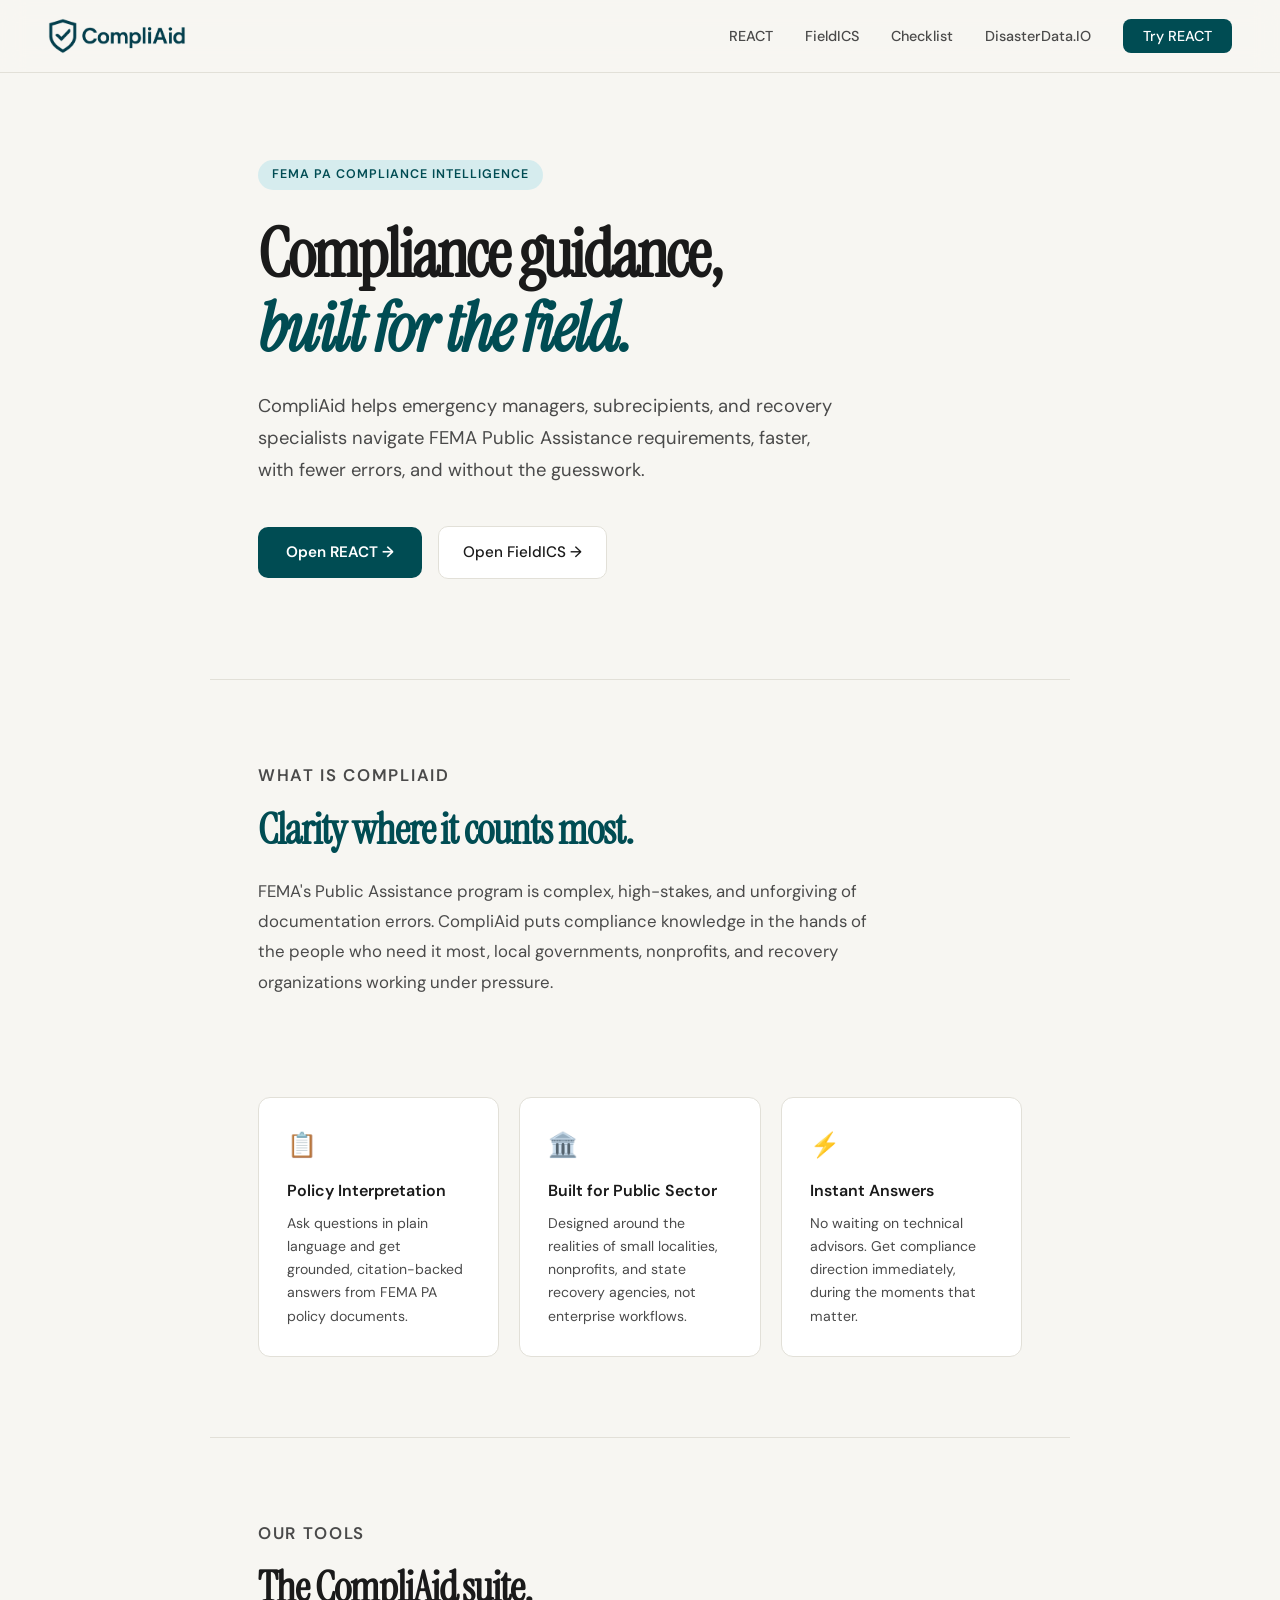
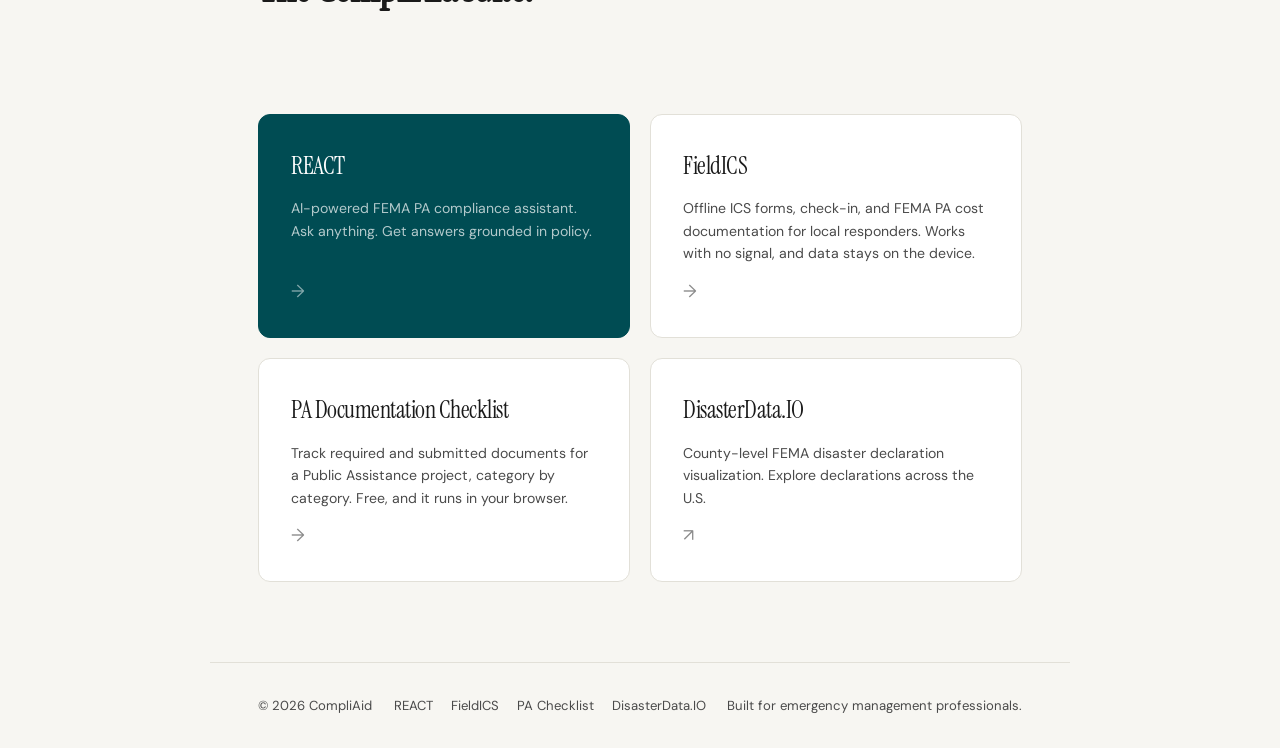
==== commit 0362662d: "Site fixes: logo, navigation, sharing tags, checklist, and 404 page - Logo cropped to the wordmark w" ====
--- a/index.html
+++ b/index.html
@@ -3,7 +3,20 @@
 <head>
   <meta charset="UTF-8" />
   <meta name="viewport" content="width=device-width, initial-scale=1.0" />
-  <title>CompliAid, FEMA PA Compliance Intelligence</title>
+  <title>CompliAid: FEMA Public Assistance compliance tools</title>
+  <meta name="description" content="Tools for emergency managers and recovery organizations working through FEMA Public Assistance: REACT, a policy assistant; FieldICS, offline ICS and cost documentation; and a PA documentation checklist." />
+  <link rel="canonical" href="https://compliaid.com/" />
+  <meta name="theme-color" content="#f7f6f2" />
+  <link rel="icon" type="image/png" sizes="32x32" href="assets/icon-32.png" />
+  <link rel="icon" type="image/png" sizes="192x192" href="assets/icon-192.png" />
+  <link rel="apple-touch-icon" href="assets/apple-touch-icon.png" />
+  <meta property="og:type" content="website" />
+  <meta property="og:site_name" content="CompliAid" />
+  <meta property="og:title" content="CompliAid: FEMA Public Assistance compliance tools" />
+  <meta property="og:description" content="Tools for emergency managers and recovery organizations working through FEMA Public Assistance: REACT, a policy assistant; FieldICS, offline ICS and cost documentation; and a PA documentation checklist." />
+  <meta property="og:url" content="https://compliaid.com/" />
+  <meta property="og:image" content="https://compliaid.com/assets/social-card.png" />
+  <meta name="twitter:card" content="summary_large_image" />
   <link rel="preconnect" href="https://fonts.googleapis.com" />
   <link href="https://fonts.googleapis.com/css2?family=Instrument+Serif:ital@0;1&family=DM+Sans:wght@300;400;500;600&display=swap" rel="stylesheet" />
   <style>
@@ -240,9 +253,10 @@
       margin: 0 auto;
       padding: 0 48px 80px;
       display: grid;
-      grid-template-columns: repeat(auto-fit, minmax(220px, 1fr));
+      grid-template-columns: repeat(2, minmax(0, 1fr));
       gap: 20px;
     }
+    @media (max-width: 680px) { .products { grid-template-columns: 1fr; } }
 
     .product-card {
       background: var(--card);
@@ -304,6 +318,7 @@
     }
 
     footer a { color: var(--ink-muted); text-decoration: none; }
+    .foot-links { display: flex; gap: 18px; flex-wrap: wrap; }
     footer a:hover { color: var(--ink); }
 
     /* ANIMATIONS */
@@ -329,36 +344,56 @@
       .hero { padding-top: 120px; }
     }
 
-    /* Phone menu: tighter spacing; REACT stays in the menu, so the extra button is hidden. */
     @media (max-width: 680px) {
       nav { padding-left: 16px; padding-right: 16px; }
-      .nav-links { gap: 14px; }
-      .nav-links a { font-size: 0.8rem; white-space: nowrap; }
+    }
+  
+    /* Shared navigation: the current page is marked, and the phone menu drops the extra button. */
+    .nav-logo img { display: block; height: 36px; width: auto; }
+    .nav-logo .logo-mark { display: none; }
+    .nav-links a[aria-current="page"] { color: var(--accent); font-weight: 600; }
+    @media (max-width: 680px) {
+      .nav-logo .logo-full { display: none; }
+      .nav-logo .logo-mark { display: block; height: 30px; }
+      .nav-links { gap: 12px; }
+      .nav-links a { font-size: 0.78rem; white-space: nowrap; }
       .nav-links li:has(.nav-cta) { display: none; }
+    }
+    @media (max-width: 360px) {
+      .nav-logo .logo-mark { height: 26px; }
+      .nav-links a { font-size: 0.74rem; }
+      .nav-links { gap: 9px; }
+    }
+    a:focus-visible, button:focus-visible, input:focus-visible { outline: 3px solid var(--accent); outline-offset: 2px; }
+    @media (prefers-reduced-motion: reduce) {
+      *, *::before, *::after { animation: none !important; transition: none !important; scroll-behavior: auto !important; }
     }
   </style>
 </head>
 <body>
 
-  <nav>
-    <a href="index.html" class="nav-logo">
-      <img src="CompliAid.png" alt="CompliAid" style="height: 32px; width: auto;" />
+  <nav aria-label="Main">
+    <a href="index.html" class="nav-logo" aria-label="CompliAid home">
+      <img class="logo-full" src="assets/compliaid-logo.png" alt="CompliAid" width="139" height="36" />
+      <img class="logo-mark" src="assets/icon-192.png" alt="CompliAid" width="28" height="28" />
     </a>
     <ul class="nav-links">
       <li><a href="react.html">REACT</a></li>
       <li><a href="fieldics/">FieldICS</a></li>
-      <li><a href="https://disasterdata.io" target="_blank">DisasterData.IO</a></li>
+      <li><a href="checklist.html">Checklist</a></li>
+      <li><a href="https://disasterdata.io" target="_blank" rel="noopener">DisasterData.IO</a></li>
       <li><a href="react.html" class="nav-cta">Try REACT</a></li>
     </ul>
   </nav>
 
+  <main id="main">
   <section class="hero">
     <span class="hero-tag">FEMA PA Compliance Intelligence</span>
     <h1>Compliance guidance,<br /><em>built for the field.</em></h1>
     <p>CompliAid helps emergency managers, subrecipients, and recovery specialists navigate FEMA Public Assistance requirements, faster, with fewer errors, and without the guesswork.</p>
     <div class="hero-actions">
       <a href="react.html" class="btn-primary">Open REACT →</a>
-      <a href="https://disasterdata.io" target="_blank" class="btn-secondary">DisasterData.IO ↗</a>
+      <a href="fieldics/" class="btn-secondary">Open FieldICS →</a>
     </div>
   </section>
 
@@ -406,15 +441,28 @@
       <div class="product-sub">Offline ICS forms, check-in, and FEMA PA cost documentation for local responders. Works with no signal, and data stays on the device.</div>
       <div class="product-arrow">→</div>
     </a>
-    <a href="https://disasterdata.io" target="_blank" class="product-card">
+    <a href="checklist.html" class="product-card">
+      <div class="product-name">PA Documentation Checklist</div>
+      <div class="product-sub">Track required and submitted documents for a Public Assistance project, category by category. Free, and it runs in your browser.</div>
+      <div class="product-arrow">→</div>
+    </a>
+    <a href="https://disasterdata.io" target="_blank" rel="noopener" class="product-card">
       <div class="product-name">DisasterData.IO</div>
       <div class="product-sub">County-level FEMA disaster declaration visualization. Explore declarations across the U.S.</div>
       <div class="product-arrow">↗</div>
     </a>
   </div>
 
+  </main>
+
   <footer>
     <span>© 2026 CompliAid</span>
+    <div class="foot-links">
+      <a href="react.html">REACT</a>
+      <a href="fieldics/">FieldICS</a>
+      <a href="checklist.html">PA Checklist</a>
+      <a href="https://disasterdata.io" target="_blank" rel="noopener">DisasterData.IO</a>
+    </div>
     <span>Built for emergency management professionals.</span>
   </footer>
 
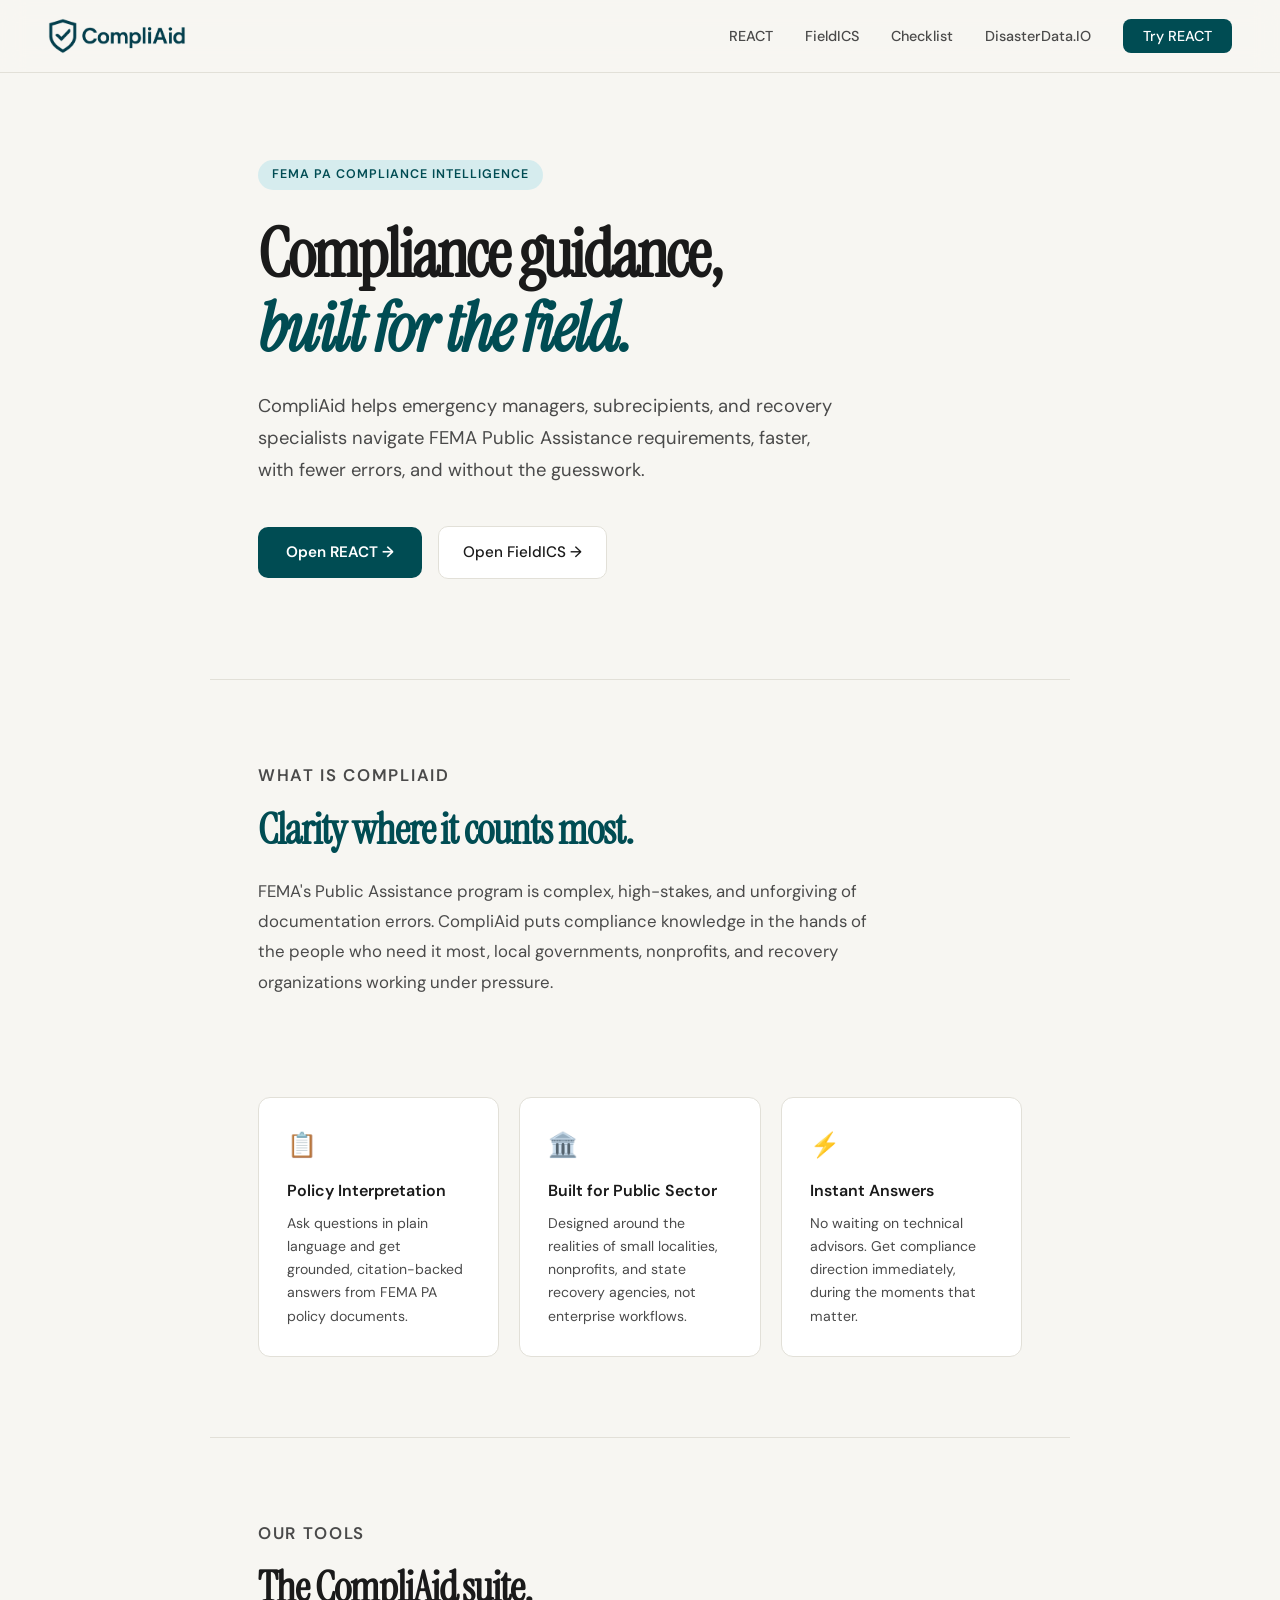
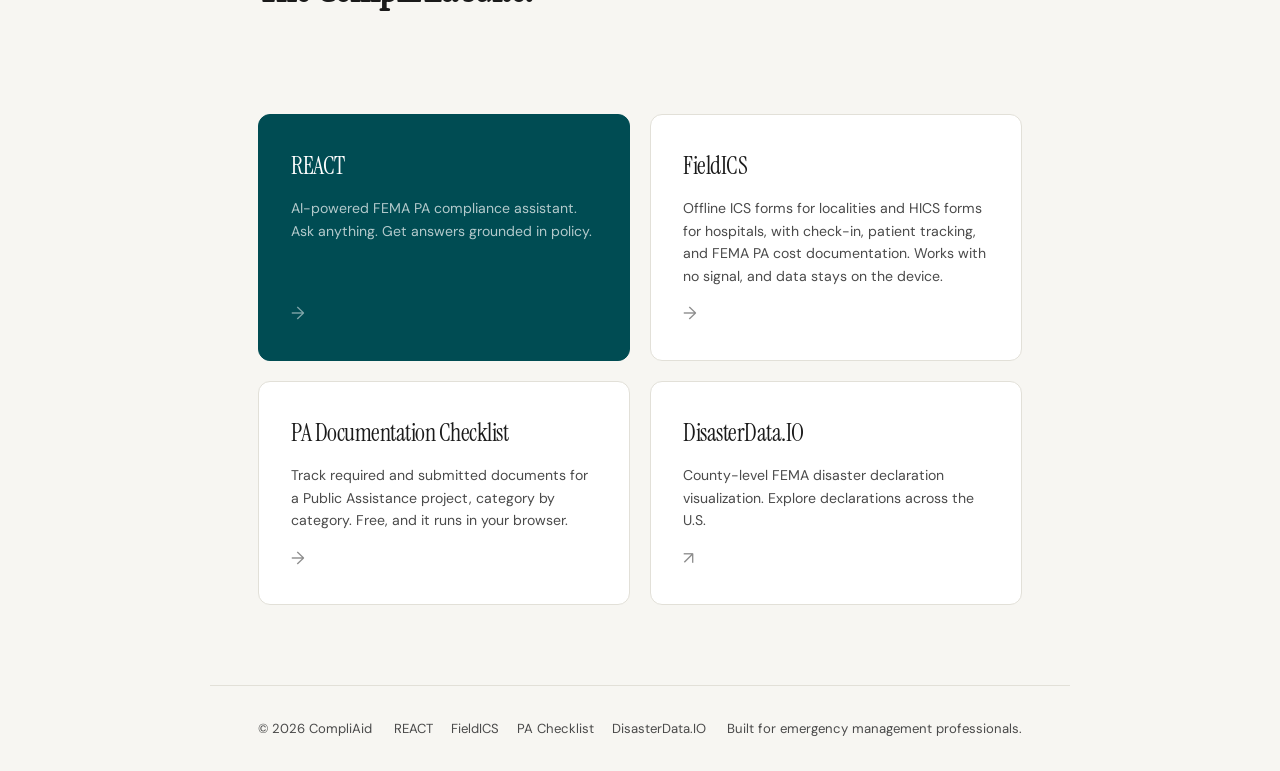
==== commit 30ca5813: "FieldICS 0.5: Hospital Incident Command System (HICS) - HICS command system for hospital incidents: " ====
--- a/index.html
+++ b/index.html
@@ -438,7 +438,7 @@
     </a>
     <a href="fieldics/" class="product-card">
       <div class="product-name">FieldICS</div>
-      <div class="product-sub">Offline ICS forms, check-in, and FEMA PA cost documentation for local responders. Works with no signal, and data stays on the device.</div>
+      <div class="product-sub">Offline ICS forms for localities and HICS forms for hospitals, with check-in, patient tracking, and FEMA PA cost documentation. Works with no signal, and data stays on the device.</div>
       <div class="product-arrow">→</div>
     </a>
     <a href="checklist.html" class="product-card">
